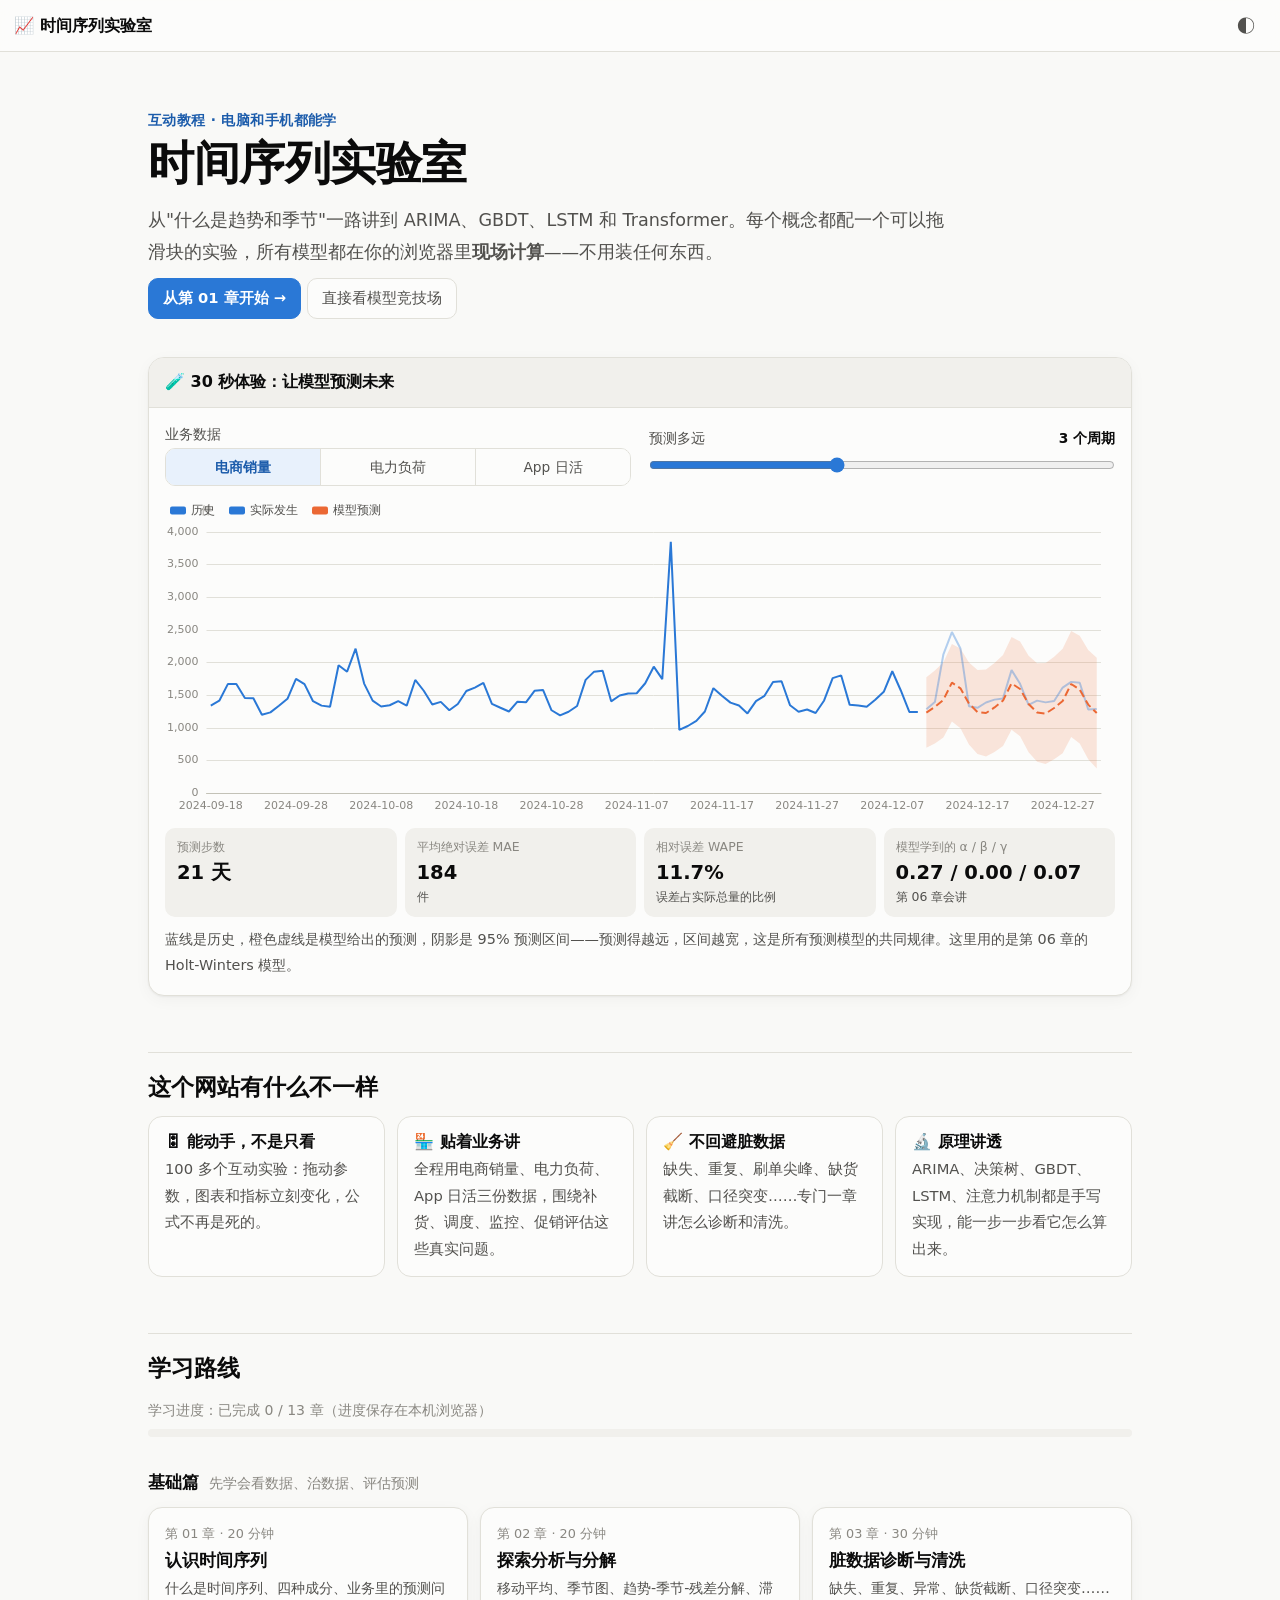
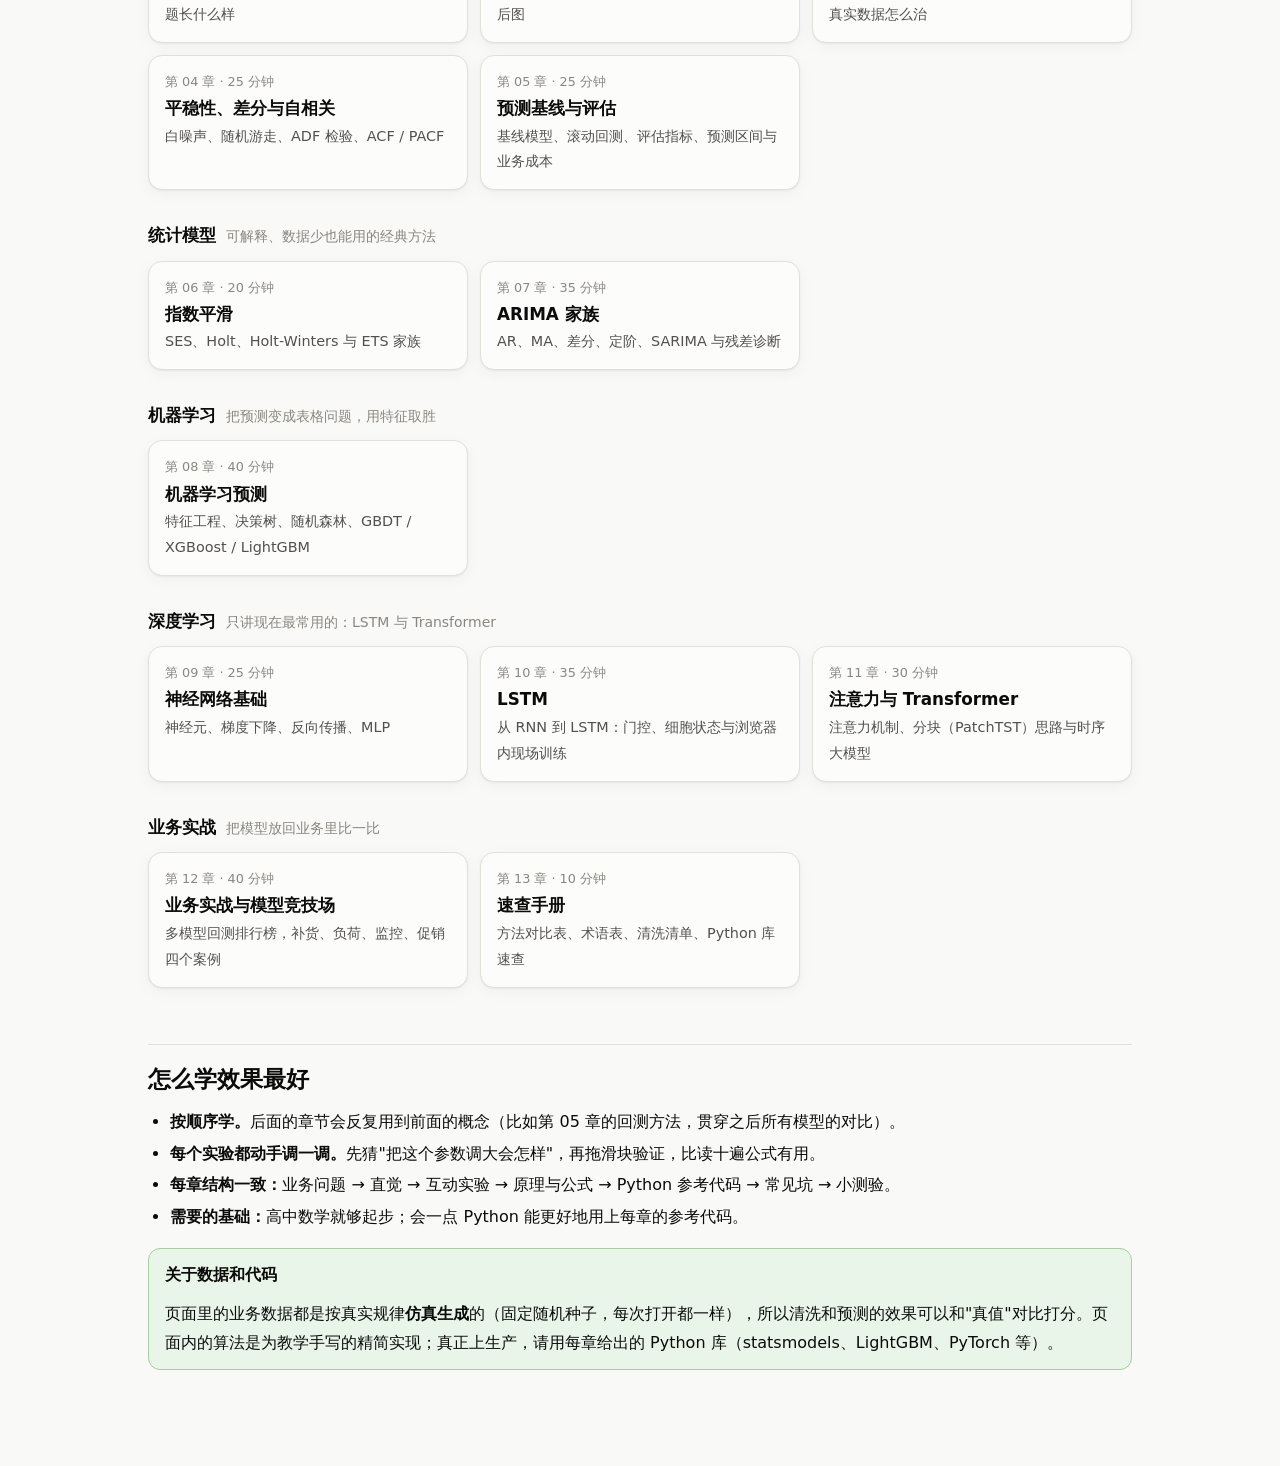
==== index.html @ 896cc56c "搭建站点骨架、时序算法库与第 01-05 章 - site.js：章节清单、导航、互动实验框架、页面自检 - tslib.js：仿真数据、ACF/PACF、分解、指数平滑、SARIMA、评估回测、脏数" ====
<!doctype html>
<html lang="zh-CN">
<head>
<meta charset="utf-8">
<meta name="viewport" content="width=device-width,initial-scale=1">
<title>时间序列实验室 · 从基础概念到 LSTM 的互动教程</title>
<meta name="description" content="可以动手玩的时间序列分析教程：基础概念、脏数据清洗、ARIMA、机器学习、LSTM 与 Transformer，全部在浏览器里现场计算。">
<link rel="stylesheet" href="assets/vendor/katex/katex.min.css">
<link rel="stylesheet" href="assets/css/style.css">
<script>try{var t=localStorage.getItem('tsl-theme');if(t)document.documentElement.dataset.theme=t}catch(e){}</script>
</head>
<body>
<main>
  <section class="hero">
    <div class="eyebrow">互动教程 · 电脑和手机都能学</div>
    <h1>时间序列实验室</h1>
    <p>从"什么是趋势和季节"一路讲到 ARIMA、GBDT、LSTM 和 Transformer。每个概念都配一个可以拖滑块的实验，所有模型都在你的浏览器里<strong>现场计算</strong>——不用装任何东西。</p>
    <p><a class="btn primary" href="chapters/01-basics.html" style="display:inline-block;text-decoration:none">从第 01 章开始 →</a>
       <a class="btn" href="chapters/12-business.html" style="display:inline-block;text-decoration:none;color:inherit">直接看模型竞技场</a></p>
  </section>

  <div class="demo" id="hero-demo">
    <div class="demo-title">🧪 30 秒体验：让模型预测未来</div>
    <div class="demo-body">
      <div class="ctl"></div>
      <div class="chart" data-h="320"></div>
      <div class="readout"></div>
      <p class="hint">蓝线是历史，橙色虚线是模型给出的预测，阴影是 95% 预测区间——预测得越远，区间越宽，这是所有预测模型的共同规律。这里用的是第 06 章的 Holt-Winters 模型。</p>
    </div>
  </div>

  <h2>这个网站有什么不一样</h2>
  <div class="cards">
    <div class="card"><h4>🎛 能动手，不是只看</h4><p>100 多个互动实验：拖动参数，图表和指标立刻变化，公式不再是死的。</p></div>
    <div class="card"><h4>🏪 贴着业务讲</h4><p>全程用电商销量、电力负荷、App 日活三份数据，围绕补货、调度、监控、促销评估这些真实问题。</p></div>
    <div class="card"><h4>🧹 不回避脏数据</h4><p>缺失、重复、刷单尖峰、缺货截断、口径突变……专门一章讲怎么诊断和清洗。</p></div>
    <div class="card"><h4>🔬 原理讲透</h4><p>ARIMA、决策树、GBDT、LSTM、注意力机制都是手写实现，能一步一步看它怎么算出来。</p></div>
  </div>

  <h2>学习路线</h2>
  <div id="roadmap"></div>

  <h2>怎么学效果最好</h2>
  <ul>
    <li><strong>按顺序学。</strong>后面的章节会反复用到前面的概念（比如第 05 章的回测方法，贯穿之后所有模型的对比）。</li>
    <li><strong>每个实验都动手调一调。</strong>先猜"把这个参数调大会怎样"，再拖滑块验证，比读十遍公式有用。</li>
    <li><strong>每章结构一致：</strong>业务问题 → 直觉 → 互动实验 → 原理与公式 → Python 参考代码 → 常见坑 → 小测验。</li>
    <li><strong>需要的基础：</strong>高中数学就够起步；会一点 Python 能更好地用上每章的参考代码。</li>
  </ul>
  <div class="callout tip">
    <div class="hd">关于数据和代码</div>
    <p>页面里的业务数据都是按真实规律<strong>仿真生成</strong>的（固定随机种子，每次打开都一样），所以清洗和预测的效果可以和"真值"对比打分。页面内的算法是为教学手写的精简实现；真正上生产，请用每章给出的 Python 库（statsmodels、LightGBM、PyTorch 等）。</p>
  </div>
</main>

<script src="assets/vendor/echarts.min.js"></script>
<script src="assets/vendor/katex/katex.min.js"></script>
<script src="assets/vendor/katex/auto-render.min.js"></script>
<script src="assets/js/tslib.js"></script>
<script src="assets/js/site.js"></script>
<script>
Site.roadmap('roadmap');
const { S } = Site;

Site.demo('hero-demo', {
  controls: [
    { k: 'ds', label: '业务数据', type: 'seg', options: [['retail', '电商销量'], ['load', '电力负荷'], ['dau', 'App 日活']] },
    { k: 'h', label: '预测多远', min: 1, max: 6, step: 1, value: 3, fmt: v => v + ' 个周期' },
  ],
  render(s, d) {
    const ds = TS.data[s.ds](), m = ds.period, h = s.h * m;
    const show = Math.min(ds.y.length - h, m * 12);
    const cut = ds.y.length - h;                       // 留出最后一段当"未来"，可以对答案
    const train = ds.y.slice(Math.max(0, cut - m * 60), cut);
    const fit = TS.etsFit(train, { trend: true, seasonal: 'mul', m });
    const fc = fit.forecast(h), pad = new Array(show).fill(null);
    const x = ds.dates.slice(cut - show);
    const actual = ds.y.slice(cut);
    const mt = TS.metrics(actual, fc.mean);
    d.chart(0, {
      xAxis: { data: x },
      yAxis: { name: ds.unit },
      series: [
        S.line('历史', ds.y.slice(cut - show, cut).concat(new Array(h).fill(null)), { c: 0 }),
        S.line('实际发生', pad.concat(actual), { c: 0, op: 0.35 }),
        S.line('模型预测', pad.concat(fc.mean), { c: 1, dash: true }),
        ...S.band(pad.concat(fc.lo), pad.concat(fc.hi), { c: 1 }),
      ],
    });
    d.out(Site.tiles([
      ['预测步数', h + (m === 24 ? ' 小时' : ' 天')],
      ['平均绝对误差 MAE', mt.mae, ds.unit],
      ['相对误差 WAPE', Site.pct(mt.wape), '误差占实际总量的比例'],
      ['模型学到的 α / β / γ', [fit.params.alpha, fit.params.beta, fit.params.gamma].map(v => v.toFixed(2)).join(' / '), '第 06 章会讲'],
    ]));
  },
});
</script>
</body>
</html>
---- assets/css/style.css ----
/* 时间序列实验室 · 全站唯一样式表
   结构：1 颜色变量  2 基础排版  3 外壳(顶栏/侧栏)  4 内容组件  5 互动实验  6 首页  7 响应式 */

/* ---------- 1. 颜色变量（浅色 / 深色） ---------- */
:root {
  color-scheme: light;
  --bg: #f9f9f7; --surface: #fcfcfb; --surface-2: #f1f0ec;
  --ink: #0b0b0b; --ink2: #52514e; --muted: #898781;
  --line: #e1e0d9; --axis: #c3c2b7;
  --accent: #2a78d6; --accent-ink: #1c5cab; --accent-bg: #e8f1fc;
  --s1: #2a78d6; --s2: #eb6834; --s3: #1baf7a; --s4: #eda100;
  --s5: #e87ba4; --s6: #008300; --s7: #6250d6; --s8: #e34948;
  --good: #0ca30c; --warn: #fab219; --serious: #ec835a; --crit: #d03b3b;
  --good-ink: #006300; --div-mid: #f0efec;
  --code-bg: #f1f0ec;
  --shadow: 0 1px 2px rgba(11,11,11,.05), 0 4px 16px rgba(11,11,11,.04);
}
:root[data-theme="dark"] {
  color-scheme: dark;
  --bg: #0d0d0d; --surface: #1a1a19; --surface-2: #242422;
  --ink: #f0efec; --ink2: #c3c2b7; --muted: #898781;
  --line: #2c2c2a; --axis: #383835;
  --accent: #3987e5; --accent-ink: #9ec5f4; --accent-bg: #13243a;
  --s1: #3987e5; --s2: #d95926; --s3: #199e70; --s4: #c98500;
  --s5: #d55181; --s6: #008300; --s7: #9085e9; --s8: #e66767;
  --good-ink: #0ca30c; --div-mid: #383835;
  --code-bg: #121211;
  --shadow: 0 1px 2px rgba(0,0,0,.4);
}
@media (prefers-color-scheme: dark) {
  :root:not([data-theme="light"]) {
    color-scheme: dark;
    --bg: #0d0d0d; --surface: #1a1a19; --surface-2: #242422;
    --ink: #f0efec; --ink2: #c3c2b7; --muted: #898781;
    --line: #2c2c2a; --axis: #383835;
    --accent: #3987e5; --accent-ink: #9ec5f4; --accent-bg: #13243a;
    --s1: #3987e5; --s2: #d95926; --s3: #199e70; --s4: #c98500;
    --s5: #d55181; --s6: #008300; --s7: #9085e9; --s8: #e66767;
    --good-ink: #0ca30c; --div-mid: #383835;
    --code-bg: #121211;
    --shadow: 0 1px 2px rgba(0,0,0,.4);
  }
}

/* ---------- 2. 基础排版 ---------- */
* { box-sizing: border-box; }
html { scroll-behavior: smooth; scroll-padding-top: 68px; -webkit-text-size-adjust: 100%; }
body {
  margin: 0; background: var(--bg); color: var(--ink);
  font: 16px/1.8 system-ui, -apple-system, "Segoe UI", "PingFang SC", "Hiragino Sans GB", "Microsoft YaHei", sans-serif;
  overflow-wrap: break-word;
}
h1, h2, h3, h4 { line-height: 1.35; margin: 0; }
h1 { font-size: clamp(1.7rem, 4.5vw, 2.3rem); letter-spacing: -.01em; }
h2 { font-size: 1.45rem; margin: 56px 0 14px; padding-top: 18px; border-top: 1px solid var(--line); }
h3 { font-size: 1.12rem; margin: 30px 0 8px; }
h4 { font-size: 1rem; margin: 20px 0 6px; color: var(--ink2); }
p { margin: 10px 0; }
a { color: var(--accent-ink); text-decoration: none; }
a:hover { text-decoration: underline; }
ul, ol { padding-left: 1.4em; margin: 8px 0; }
li { margin: 3px 0; }
strong { font-weight: 650; }
code { font: .88em ui-monospace, "Cascadia Code", Consolas, monospace; background: var(--surface-2); padding: .1em .35em; border-radius: 4px; }
hr { border: 0; border-top: 1px solid var(--line); margin: 28px 0; }
.muted { color: var(--muted); }
.small { font-size: .88rem; }
.katex { font-size: 1.05em; }
.katex-display { overflow-x: auto; overflow-y: hidden; padding: 4px 0; margin: .8em 0; }

/* ---------- 3. 外壳 ---------- */
.topbar {
  position: sticky; top: 0; z-index: 30; height: 52px;
  display: flex; align-items: center; gap: 8px; padding: 0 14px;
  background: color-mix(in srgb, var(--surface) 90%, transparent);
  -webkit-backdrop-filter: blur(10px); backdrop-filter: blur(10px);
  border-bottom: 1px solid var(--line);
}
.brand { font-weight: 700; color: var(--ink); font-size: 1.02rem; white-space: nowrap; }
.brand:hover { text-decoration: none; }
.topbar .crumb { color: var(--muted); font-size: .88rem; overflow: hidden; text-overflow: ellipsis; white-space: nowrap; min-width: 0; }
.spacer { flex: 1; }
.icon-btn {
  width: 40px; height: 40px; border: 0; border-radius: 10px; background: transparent;
  color: var(--ink2); font-size: 1.15rem; cursor: pointer; flex: none;
}
.icon-btn:hover { background: var(--surface-2); }
.read-bar { position: absolute; left: 0; right: 0; bottom: -1px; height: 2px; }
.read-bar i { display: block; height: 100%; width: 0; background: var(--accent); }

.layout { display: grid; grid-template-columns: 272px minmax(0, 1fr); max-width: 1220px; margin: 0 auto; }
.layout.home { display: block; max-width: 1080px; }
.sidebar {
  position: sticky; top: 52px; height: calc(100vh - 52px); overflow-y: auto;
  padding: 18px 12px 40px; border-right: 1px solid var(--line); font-size: .92rem;
}
.sidebar a { display: flex; gap: 8px; align-items: baseline; padding: 5px 10px; border-radius: 8px; color: var(--ink2); line-height: 1.5; }
.sidebar a:hover { background: var(--surface-2); text-decoration: none; }
.nav-part { margin: 16px 10px 4px; font-size: .76rem; letter-spacing: .08em; color: var(--muted); font-weight: 650; }
.nav-ch .num { font-variant-numeric: tabular-nums; color: var(--muted); font-size: .8rem; flex: none; }
.nav-ch.done .num::after { content: " ✓"; color: var(--good-ink); }
.nav-ch.cur { background: var(--accent-bg); color: var(--accent-ink); font-weight: 650; }
.nav-toc { margin: 2px 0 8px 30px; border-left: 1px solid var(--line); }
.nav-toc a { font-size: .85rem; padding: 3px 10px; border-radius: 0 8px 8px 0; color: var(--muted); }
.nav-toc a.on { color: var(--accent-ink); box-shadow: inset 2px 0 0 var(--accent); }
.scrim { display: none; }

main { min-width: 0; max-width: 880px; padding: 28px clamp(16px, 4vw, 48px) 80px; }
.layout.home main { max-width: none; }
.ch-head { margin-bottom: 8px; }
.eyebrow { color: var(--accent-ink); font-size: .85rem; font-weight: 650; letter-spacing: .03em; }
.lead { font-size: 1.08rem; color: var(--ink2); margin-top: 8px; }
.ch-foot { margin-top: 64px; padding-top: 24px; border-top: 1px solid var(--line); }
.pn { display: flex; gap: 12px; margin-top: 18px; }
.pn a { flex: 1; min-width: 0; padding: 12px 14px; border: 1px solid var(--line); border-radius: 12px; background: var(--surface); color: var(--ink); }
.pn a:hover { border-color: var(--accent); text-decoration: none; }
.pn a small { display: block; color: var(--muted); }
.pn .next { text-align: right; }

/* ---------- 4. 内容组件 ---------- */
.callout { margin: 16px 0; padding: 12px 16px; border-radius: 12px; border: 1px solid var(--line); background: var(--surface); }
.callout > :first-child { margin-top: 0; } .callout > :last-child { margin-bottom: 0; }
.callout .hd { font-weight: 650; margin-bottom: 4px; }
.callout.biz { background: color-mix(in srgb, var(--s1) 8%, var(--surface)); border-color: color-mix(in srgb, var(--s1) 28%, var(--line)); }
.callout.tip { background: color-mix(in srgb, var(--good) 8%, var(--surface)); border-color: color-mix(in srgb, var(--good) 28%, var(--line)); }
.callout.warn { background: color-mix(in srgb, var(--warn) 12%, var(--surface)); border-color: color-mix(in srgb, var(--warn) 45%, var(--line)); }
.callout.key { background: color-mix(in srgb, var(--s7) 8%, var(--surface)); border-color: color-mix(in srgb, var(--s7) 28%, var(--line)); }

.tw { overflow-x: auto; margin: 14px 0; border: 1px solid var(--line); border-radius: 12px; background: var(--surface); }
table { border-collapse: collapse; width: 100%; font-size: .92rem; }
th, td { padding: 8px 12px; text-align: left; border-bottom: 1px solid var(--line); vertical-align: top; }
th { background: var(--surface-2); font-weight: 650; white-space: nowrap; }
tr:last-child td { border-bottom: 0; }
td.num, th.num { text-align: right; font-variant-numeric: tabular-nums; white-space: nowrap; }
tr.hl td { background: var(--accent-bg); }

details.code { margin: 14px 0; border: 1px solid var(--line); border-radius: 12px; background: var(--surface); }
details.code > summary { cursor: pointer; padding: 10px 14px; font-weight: 600; color: var(--ink2); list-style: none; }
details.code > summary::before { content: "▸ "; color: var(--muted); }
details.code[open] > summary::before { content: "▾ "; }
details.code > summary::-webkit-details-marker { display: none; }
.pre-wrap { position: relative; }
pre { margin: 0; padding: 14px 16px; overflow: auto; background: var(--code-bg); border-radius: 0 0 12px 12px; font: 13px/1.65 ui-monospace, "Cascadia Code", Consolas, monospace; tab-size: 4; }
pre code { background: none; padding: 0; font: inherit; }
.copy-btn { position: absolute; top: 8px; right: 8px; padding: 3px 10px; font-size: 12px; border: 1px solid var(--line); border-radius: 8px; background: var(--surface); color: var(--ink2); cursor: pointer; }

.cards { display: grid; grid-template-columns: repeat(auto-fit, minmax(210px, 1fr)); gap: 12px; margin: 14px 0; }
.card { padding: 14px 16px; border: 1px solid var(--line); border-radius: 14px; background: var(--surface); }
.card h4 { margin: 0 0 4px; color: var(--ink); }
.card p { margin: 4px 0 0; font-size: .92rem; color: var(--ink2); }
button.card { text-align: left; font: inherit; color: inherit; cursor: pointer; }
button.card:hover, button.card.on { border-color: var(--accent); }
button.card.on { background: var(--accent-bg); }

.flow { display: flex; flex-wrap: wrap; gap: 8px 22px; margin: 14px 0 8px; }
.flow button { position: relative; padding: 8px 14px; border: 1px solid var(--line); border-radius: 10px; background: var(--surface); color: var(--ink); font: inherit; font-size: .92rem; cursor: pointer; min-height: 40px; }
.flow button:not(:last-child)::after { content: "→"; position: absolute; right: -18px; top: 50%; transform: translateY(-50%); color: var(--muted); }
.flow button.on { border-color: var(--accent); background: var(--accent-bg); color: var(--accent-ink); font-weight: 650; }
.flow-detail { padding: 12px 16px; border-radius: 12px; background: var(--surface-2); font-size: .95rem; }
.flow-detail > :first-child { margin-top: 0; } .flow-detail > :last-child { margin-bottom: 0; }

.quiz .q { margin: 14px 0; padding: 14px 16px; border: 1px solid var(--line); border-radius: 14px; background: var(--surface); }
.quiz .q p { margin: 0 0 8px; font-weight: 600; }
.quiz .opt { display: block; width: 100%; margin: 6px 0; padding: 9px 12px; text-align: left; font: inherit; font-size: .95rem; color: var(--ink); background: var(--surface); border: 1px solid var(--line); border-radius: 10px; cursor: pointer; }
.quiz .opt:hover { border-color: var(--accent); }
.quiz .opt.ok { border-color: var(--good); background: color-mix(in srgb, var(--good) 12%, var(--surface)); }
.quiz .opt.no { border-color: var(--crit); background: color-mix(in srgb, var(--crit) 10%, var(--surface)); }
.quiz .why { display: none; margin-top: 8px; padding: 8px 12px; border-radius: 10px; background: var(--surface-2); font-size: .92rem; }
.quiz .q.answered .why { display: block; }

svg.diagram { display: block; width: 100%; height: auto; max-width: 720px; margin: 8px auto; }
.d-box { fill: var(--surface-2); stroke: var(--axis); stroke-width: 1.2; }
.d-acc { fill: var(--accent-bg); stroke: var(--accent); stroke-width: 1.4; }
.d-t { fill: var(--ink); font-size: 13px; font-family: inherit; }
.d-m { fill: var(--muted); font-size: 11.5px; font-family: inherit; }
.d-ln { stroke: var(--muted); stroke-width: 1.4; fill: none; }
.d-hot { cursor: pointer; }
.d-hot:hover .d-box, .d-hot.on .d-box { stroke: var(--accent); fill: var(--accent-bg); }

/* ---------- 5. 互动实验 ---------- */
.demo { margin: 20px 0; border: 1px solid var(--line); border-radius: 16px; background: var(--surface); box-shadow: var(--shadow); overflow: hidden; }
.demo-title { padding: 10px 16px; font-weight: 650; background: var(--surface-2); border-bottom: 1px solid var(--line); }
.demo-body { padding: 14px 16px 16px; }
.demo .hint { margin: 10px 0 0; font-size: .9rem; color: var(--ink2); }
.ctl { display: grid; grid-template-columns: repeat(auto-fit, minmax(168px, 1fr)); gap: 10px 18px; margin-bottom: 12px; align-items: end; }
.ctl:empty { display: none; }
.f { display: block; font-size: .86rem; color: var(--ink2); min-width: 0; }
.f .lab { display: flex; justify-content: space-between; gap: 8px; }
.f .lab b { color: var(--ink); font-variant-numeric: tabular-nums; font-weight: 650; }
.f input[type=range] { width: 100%; height: 28px; margin: 0; accent-color: var(--accent); }
.f select { width: 100%; height: 38px; padding: 0 8px; border: 1px solid var(--line); border-radius: 10px; background: var(--surface); color: var(--ink); font: inherit; font-size: .92rem; }
.seg { display: flex; border: 1px solid var(--line); border-radius: 10px; overflow: hidden; margin-top: 2px; }
.seg button { flex: 1; min-height: 36px; padding: 4px 6px; border: 0; background: var(--surface); color: var(--ink2); font: inherit; font-size: .86rem; cursor: pointer; }
.seg button + button { border-left: 1px solid var(--line); }
.seg button.on { background: var(--accent-bg); color: var(--accent-ink); font-weight: 650; }
.chk { display: flex; align-items: center; gap: 6px; min-height: 36px; font-size: .9rem; color: var(--ink); cursor: pointer; }
.chk input { width: 18px; height: 18px; accent-color: var(--accent); flex: none; }
.chks { grid-column: 1 / -1; display: flex; flex-wrap: wrap; gap: 2px 16px; }
.chks .lab0 { width: 100%; font-size: .86rem; color: var(--ink2); }
.btn { min-height: 38px; padding: 6px 14px; border: 1px solid var(--line); border-radius: 10px; background: var(--surface); color: var(--ink); font: inherit; font-size: .92rem; cursor: pointer; }
.btn:hover { border-color: var(--accent); }
.btn.primary { background: var(--accent); border-color: var(--accent); color: #fff; font-weight: 600; }
.btn.done { background: color-mix(in srgb, var(--good) 14%, var(--surface)); border-color: var(--good); color: var(--good-ink); }
.btns { display: flex; flex-wrap: wrap; gap: 8px; align-items: end; }
.chart { width: 100%; height: 300px; }
.chart + .chart { margin-top: 6px; }
.chart-cap { margin: 10px 0 2px; font-size: .86rem; font-weight: 650; color: var(--ink2); }
.readout { margin-top: 10px; font-size: .93rem; }
.readout:empty { display: none; }
.tiles { display: grid; grid-template-columns: repeat(auto-fit, minmax(112px, 1fr)); gap: 8px; }
.tile { padding: 8px 12px; border-radius: 10px; background: var(--surface-2); min-width: 0; }
.tile .k { font-size: .78rem; color: var(--muted); }
.tile .v { font-size: 1.22rem; font-weight: 650; line-height: 1.4; }
.tile .n { font-size: .78rem; color: var(--ink2); }
.tile.good .v { color: var(--good-ink); } .tile.bad .v { color: var(--crit); }
.tag { display: inline-block; padding: 0 8px; border-radius: 99px; font-size: .8rem; background: var(--surface-2); color: var(--ink2); border: 1px solid var(--line); }
.tag.good { border-color: var(--good); color: var(--good-ink); } .tag.bad { border-color: var(--crit); color: var(--crit); }
.grid2 { display: grid; grid-template-columns: repeat(auto-fit, minmax(280px, 1fr)); gap: 8px 16px; }
.grid2 > * { min-width: 0; }

/* ---------- 6. 首页 ---------- */
.hero { padding: 28px 0 8px; }
.hero h1 { font-size: clamp(1.9rem, 6vw, 2.9rem); }
.hero p { font-size: 1.1rem; color: var(--ink2); max-width: 46em; }
.progress { height: 8px; border-radius: 99px; background: var(--surface-2); overflow: hidden; margin: 6px 0 2px; }
.progress i { display: block; height: 100%; background: var(--accent); border-radius: 99px; }
.part-title { margin: 30px 0 10px; font-size: 1.05rem; font-weight: 700; display: flex; gap: 10px; align-items: baseline; }
.part-title small { color: var(--muted); font-weight: 400; }
.ch-grid { display: grid; grid-template-columns: repeat(auto-fill, minmax(250px, 1fr)); gap: 12px; }
.ch-card { display: block; padding: 14px 16px; border: 1px solid var(--line); border-radius: 14px; background: var(--surface); color: var(--ink); box-shadow: var(--shadow); }
.ch-card:hover { border-color: var(--accent); text-decoration: none; }
.ch-card .top { display: flex; justify-content: space-between; font-size: .8rem; color: var(--muted); }
.ch-card h3 { margin: 4px 0; font-size: 1.05rem; }
.ch-card p { margin: 0; font-size: .9rem; color: var(--ink2); }
.ch-card.done { border-color: color-mix(in srgb, var(--good) 50%, var(--line)); }
.ch-card.done .top span:last-child { color: var(--good-ink); }

/* ---------- 7. 响应式 ---------- */
@media (min-width: 961px) { #navBtn { display: none; } }
@media (max-width: 960px) {
  .layout { display: block; }
  .sidebar {
    position: fixed; left: 0; top: 52px; bottom: 0; height: auto; width: min(84vw, 310px); z-index: 40;
    background: var(--surface); transform: translateX(-102%); transition: transform .2s; border-right: 1px solid var(--line);
  }
  .sidebar.open { transform: none; }
  .scrim.open { display: block; position: fixed; inset: 52px 0 0 0; background: rgba(0,0,0,.4); z-index: 35; }
  main { margin: 0 auto; }
}
@media (max-width: 600px) {
  body { font-size: 15.5px; }
  h2 { font-size: 1.3rem; margin-top: 44px; }
  .chart { height: 260px; }
  .demo-body { padding: 12px; }
  .ctl { grid-template-columns: repeat(auto-fit, minmax(140px, 1fr)); gap: 8px 12px; }
  .pn { flex-direction: column; }
  .pn .next { text-align: left; }
  th, td { padding: 7px 9px; }
}
@media print { .topbar, .sidebar, .ch-foot { display: none; } .layout { display: block; } }
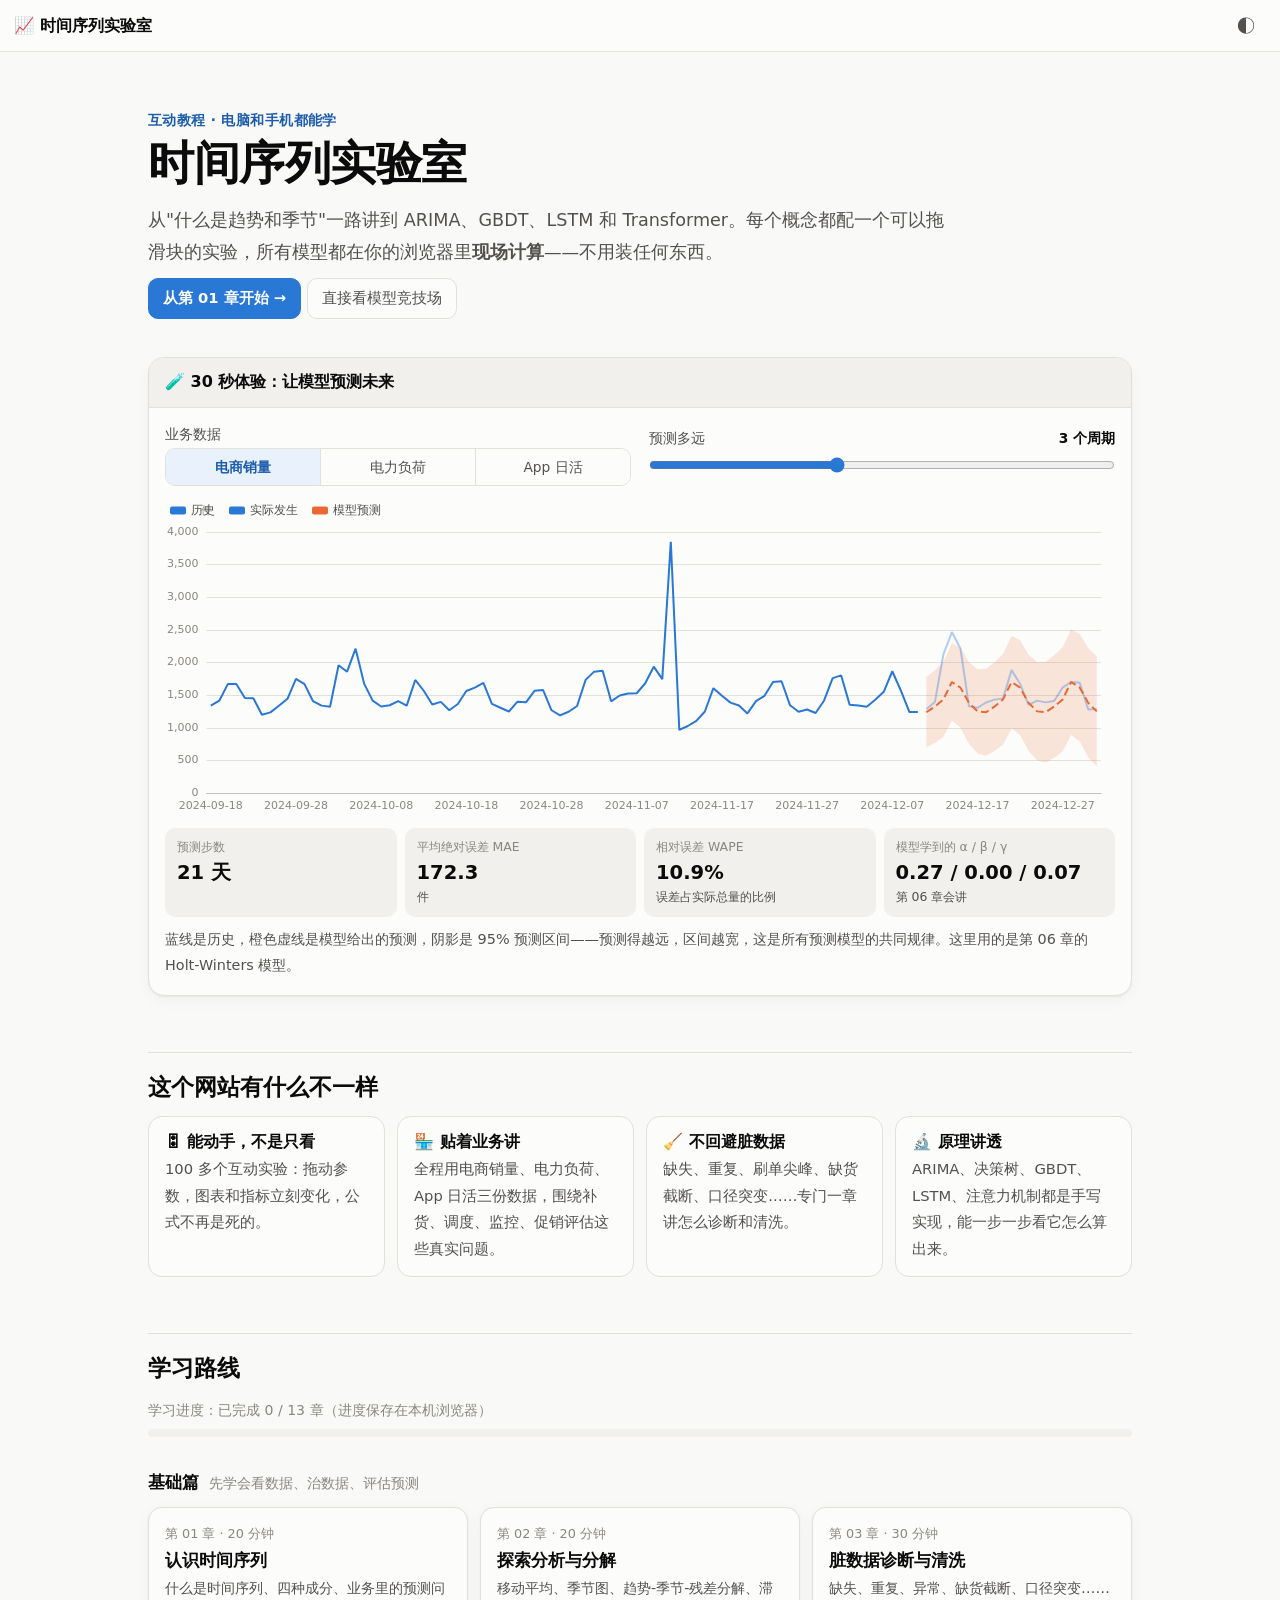
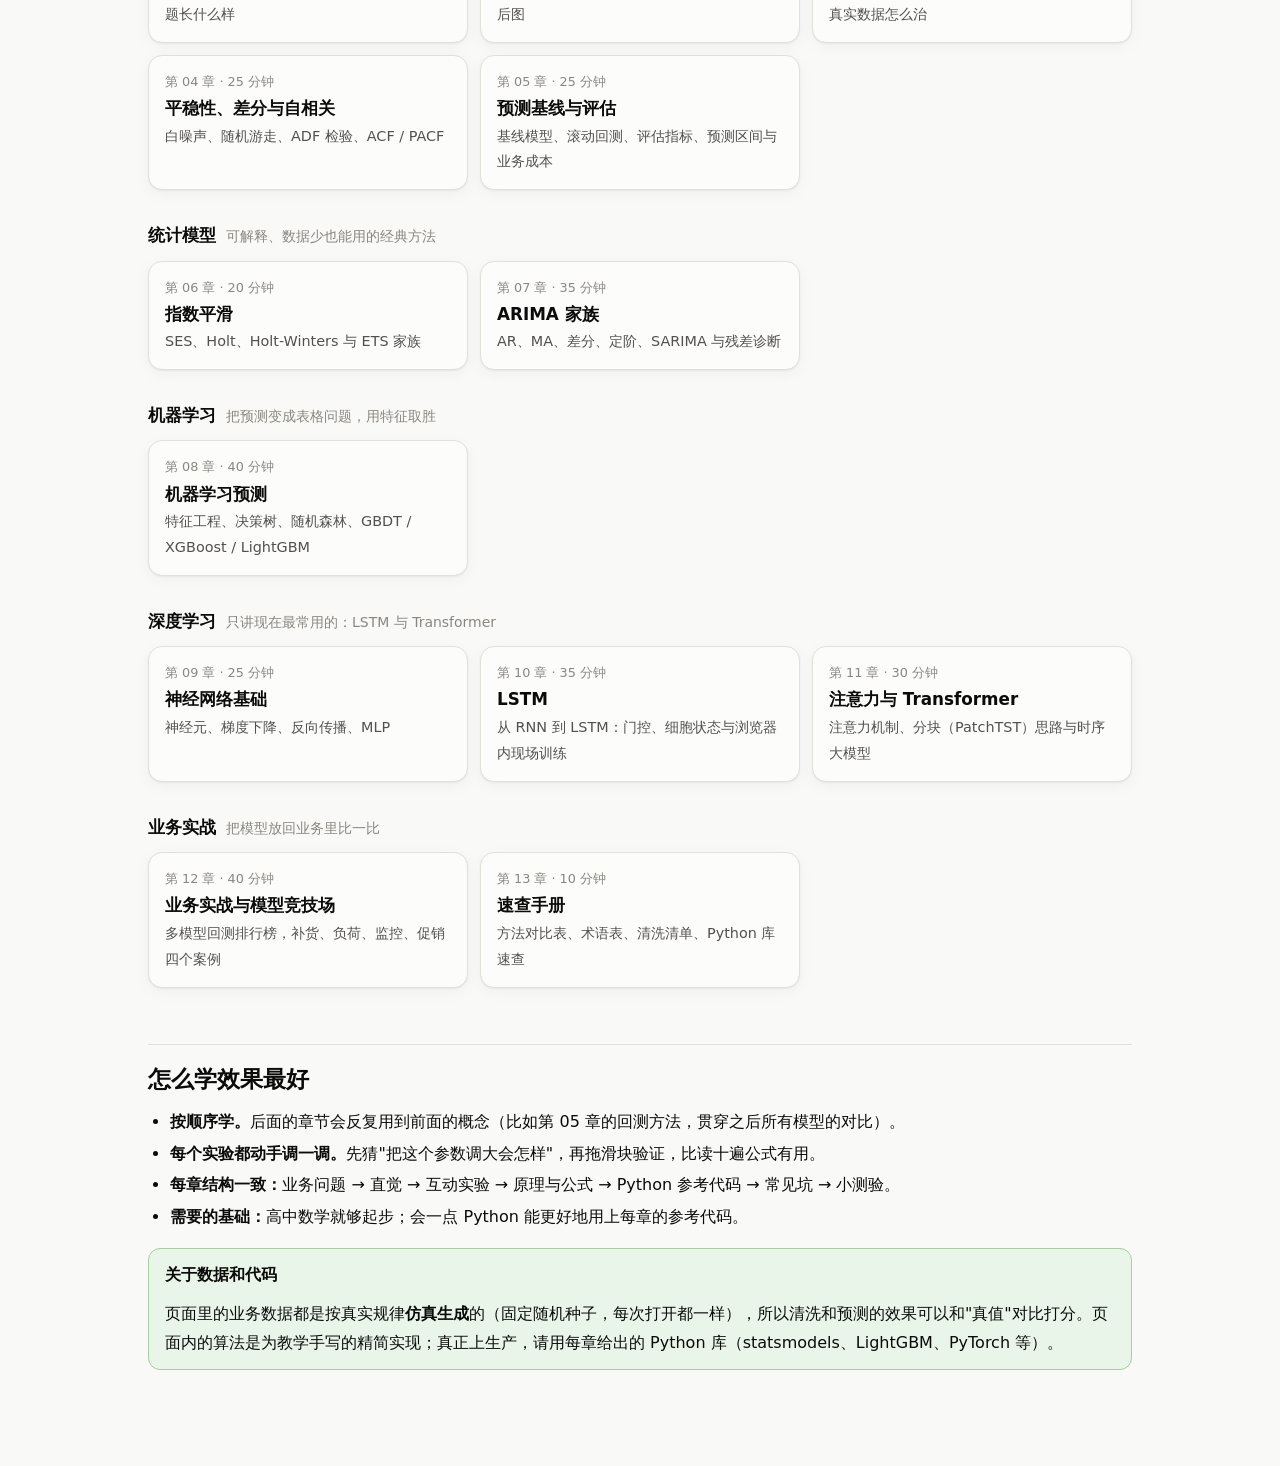
==== commit 5c0c6b0f: "第 06 章指数平滑、第 07 章 ARIMA 家族 Co-Authored-By: Claude <noreply@anthropic.com>" ====
--- a/index.html
+++ b/index.html
@@ -72,7 +72,7 @@
     const show = Math.min(ds.y.length - h, m * 12);
     const cut = ds.y.length - h;                       // 留出最后一段当"未来"，可以对答案
     const train = ds.y.slice(Math.max(0, cut - m * 60), cut);
-    const fit = TS.etsFit(train, { trend: true, seasonal: 'mul', m });
+    const fit = TS.etsFit(train, { trend: true, phi: 0.9, seasonal: 'mul', m }); // 阻尼趋势，长步长更稳
     const fc = fit.forecast(h), pad = new Array(show).fill(null);
     const x = ds.dates.slice(cut - show);
     const actual = ds.y.slice(cut);
